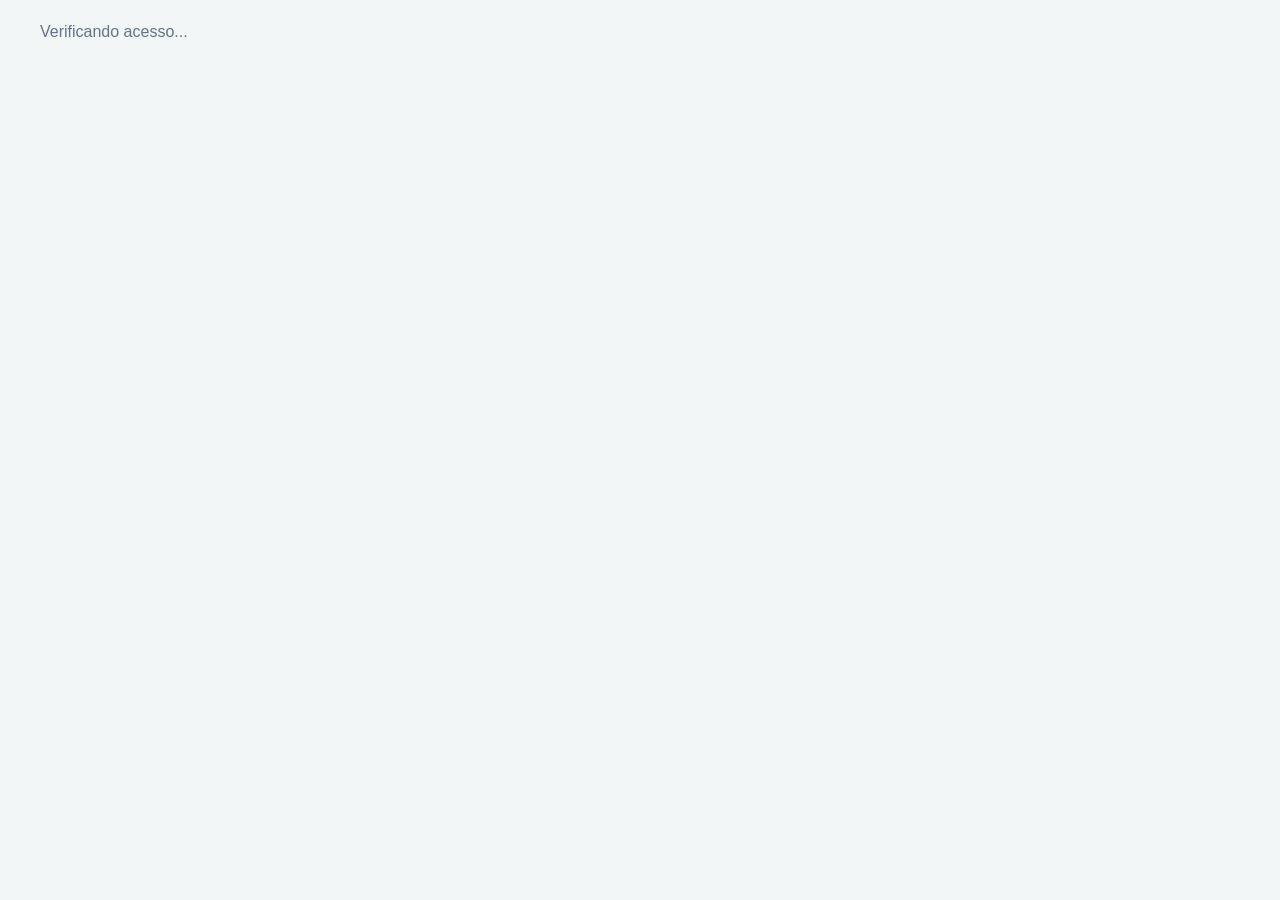
==== administrador.html @ 519bbf97 "Integra portal de temperatura e aprovação de usuários" ====
<!DOCTYPE html>
<html lang="pt-BR">
<head>
    <meta charset="UTF-8">
    <meta name="viewport" content="width=device-width, initial-scale=1">
    <title>Administração | Monitoramento Térmico</title>
    <link rel="icon" href="data:,">
    <link rel="stylesheet" href="./assets/css/global.css">
    <link rel="stylesheet" href="./assets/css/portal.css?v=admin-1">
    <script type="module" src="./assets/js/pages/administrador.js"></script>
</head>
<body>
    <header data-portal-header hidden></header>
    <p class="portal-acesso" data-portal-status role="status">Verificando acesso...</p>
    <main class="portal-pagina" data-portal-content hidden>
        <div class="portal-titulo">
            <div>
                <h1>Administração</h1>
                <p>Aprove as solicitações das pessoas autorizadas a usar o portal.</p>
            </div>
        </div>
        <section class="portal-painel" aria-labelledby="tituloPendencias">
            <div class="portal-painel-cabecalho">
                <h2 id="tituloPendencias">Cadastros pendentes</h2>
                <button class="portal-botao portal-botao-secundario" type="button" id="atualizarPendencias">Atualizar</button>
            </div>
            <p id="estadoPendencias" class="portal-estado" role="status">Carregando solicitações...</p>
            <ul id="listaPendencias" class="portal-pendencias"></ul>
            <button class="portal-botao portal-botao-secundario" type="button" id="maisPendencias" hidden>Carregar mais</button>
        </section>
    </main>
</body>
</html>
---- assets/css/global.css ----
/* =========================================================
   RESET
========================================================= */

* {
    box-sizing: border-box;
    margin: 0;
    padding: 0;
}


/* =========================================================
   VARIÁVEIS
========================================================= */

:root {

    --cor-primaria: #2563eb;
    --cor-primaria-hover: #1d4ed8;
    --cor-primaria-clara: #eff6ff;

    --cor-texto: #172033;
    --cor-texto-secundario: #64748b;

    --cor-fundo: #f5f7fb;
    --cor-card: #ffffff;

    --cor-borda: #e2e8f0;

    --cor-sucesso: #15803d;
    --cor-sucesso-fundo: #dcfce7;

    --cor-erro: #b91c1c;
    --cor-erro-fundo: #fee2e2;

    --cor-aviso: #a16207;
    --cor-aviso-fundo: #fef9c3;

    --sombra-card:
        0 10px 35px rgba(15, 23, 42, 0.06);

    --raio-pequeno: 8px;
    --raio-medio: 12px;
    --raio-grande: 18px;
}


/* =========================================================
   DOCUMENTO
========================================================= */

html {
    scroll-behavior: smooth;
}


body {

    min-height: 100vh;

    font-family:
        Inter,
        Arial,
        Helvetica,
        sans-serif;

    background: var(--cor-fundo);

    color: var(--cor-texto);

    line-height: 1.5;
}


/* =========================================================
   ELEMENTOS
========================================================= */

button,
input,
select {
    font: inherit;
}


button {
    cursor: pointer;
}


a {
    color: inherit;
    text-decoration: none;
}


/* =========================================================
   UTILITÁRIOS
========================================================= */

.oculto {
    display: none !important;
}
---- assets/css/portal.css ----
:root {
    --portal-escuro: #102937;
    --portal-destaque: #17647a;
    --portal-fundo: #f2f6f7;
    --cor-fundo: var(--portal-fundo);
    --cor-primaria: var(--portal-destaque);
    --cor-primaria-hover: #104e60;
    --cor-primaria-clara: #e6f2f5;
}

[hidden] { display: none !important; }

:focus-visible {
    outline: 3px solid #298298;
    outline-offset: 3px;
}

.portal-topo {
    background: var(--portal-escuro);
    color: #fff;
}

.portal-barra {
    width: min(1200px, calc(100% - 48px));
    margin: 0 auto;
    min-height: 76px;
    display: grid;
    grid-template-columns: 1fr auto 1fr;
    gap: 18px;
    align-items: center;
}

.portal-marca,
.portal-login-instituicao {
    display: flex;
    align-items: center;
    gap: 12px;
}

.portal-marca strong { display: block; font-size: 15px; }
.portal-marca small { display: block; color: #b8cbd2; font-size: 12px; }

.portal-simbolo {
    flex: 0 0 40px;
    width: 40px;
    height: 40px;
    display: grid;
    place-items: center;
    border: 1px solid #6a9ca9;
    border-radius: 12px;
    color: #e8f8fa;
    background: #25566a;
    font-weight: 800;
    font-size: 20px;
}

.portal-links,
.portal-acoes {
    display: flex;
    align-items: center;
    gap: 8px;
}

.portal-acoes { justify-self: end; }

.portal-links a,
.portal-tema,
.portal-sair {
    border: 0;
    border-radius: 9px;
    padding: 8px 12px;
    background: transparent;
    color: #d6e4e8;
    white-space: nowrap;
    font-size: 14px;
}

.portal-links a:hover,
.portal-links a[aria-current="page"],
.portal-tema:hover,
.portal-sair:hover { background: #284957; color: #fff; }

.portal-botao {
    display: inline-flex;
    justify-content: center;
    align-items: center;
    min-height: 42px;
    border: 1px solid transparent;
    border-radius: 10px;
    padding: 8px 15px;
    background: var(--portal-destaque);
    color: #fff;
    font-size: 14px;
    font-weight: 650;
    text-align: center;
}

.portal-botao:hover { background: #104e60; }
.portal-botao:disabled { opacity: .55; cursor: default; }
.portal-botao-secundario {
    color: var(--portal-destaque);
    border-color: #bed6dc;
    background: #f4fafb;
}

.portal-botao-secundario:hover { background: #e2f2f5; }

.portal-pagina,
.portal-acesso {
    width: min(1200px, calc(100% - 48px));
    margin: 0 auto;
}

.portal-pagina { padding: 40px 0 72px; }
.portal-acesso { padding: 20px 0; color: var(--cor-texto-secundario); }

.portal-titulo,
.portal-painel-cabecalho,
.portal-atalho {
    display: flex;
    flex-wrap: wrap;
    justify-content: space-between;
    align-items: center;
    gap: 16px;
}

.portal-titulo { margin-bottom: 25px; }
.portal-titulo h1 { font-size: clamp(30px, 5vw, 43px); letter-spacing: -.04em; line-height: 1.15; }
.portal-titulo p, .portal-painel p { color: var(--cor-texto-secundario); margin-top: 6px; }
.portal-relogio { font-variant-numeric: tabular-nums; color: var(--portal-escuro); }
.portal-relogio small { display: block; color: var(--cor-texto-secundario); }
.portal-relogio time { font-size: 22px; font-weight: 700; }

.portal-painel,
.portal-caixas li {
    background: #fff;
    border: 1px solid #dce6e9;
    border-radius: 18px;
    box-shadow: 0 12px 30px #10293709;
}

.portal-painel { padding: clamp(16px, 3vw, 28px); margin-bottom: 18px; }
.portal-painel h2 { font-size: 20px; }
.portal-painel-acoes { display: flex; flex-wrap: wrap; gap: 8px; }
.portal-filtros { display: grid; gap: 15px; margin: 24px 0 20px; }

.portal-segmentos {
    width: fit-content;
    display: flex;
    gap: 4px;
    padding: 4px;
    border-radius: 10px;
    background: #eaf2f4;
}

.portal-segmentos button {
    border: 0;
    border-radius: 7px;
    padding: 6px 12px;
    color: var(--portal-escuro);
    background: transparent;
    font-size: 14px;
}

.portal-segmentos button[aria-pressed="true"] {
    color: var(--portal-destaque);
    background: white;
    box-shadow: 0 1px 5px #1029371c;
    font-weight: 700;
}

.portal-periodo { display: flex; flex-wrap: wrap; align-items: end; gap: 12px; }
.portal-periodo label, .portal-lista-controles label { display: grid; gap: 5px; font-size: 13px; font-weight: 650; }

.portal-periodo input,
.portal-lista-controles input,
.portal-login input {
    min-height: 42px;
    border: 1px solid #aebfc7;
    border-radius: 9px;
    color: var(--cor-texto);
    background: #fff;
    padding: 7px 10px;
}

.portal-periodo-exibido { font-size: 14px; }

.portal-metricas {
    display: grid;
    grid-template-columns: repeat(4, minmax(0, 1fr));
    gap: 12px;
    margin: 14px 0 18px;
}

.portal-metricas > div {
    min-height: 94px;
    padding: 12px;
    border-radius: 12px;
    border: 1px solid #dce8eb;
    background: #f5f9fa;
}

.portal-metricas dt, .portal-metricas small { color: var(--cor-texto-secundario); font-size: 13px; }
.portal-metricas dd { font-size: clamp(21px, 3vw, 32px); font-weight: 750; letter-spacing: -.04em; }
.portal-metricas > div:first-child { background: #e9f4f5; }
.portal-metricas > div:nth-child(3) dd { color: #9c4036; }
.portal-grafico { width: 100%; height: clamp(310px, 44vw, 470px); }
.portal-estado { color: var(--cor-texto-secundario); font-size: 14px; }
.portal-estado:empty, .portal-mensagem:empty { display: none; }

.portal-lista-controles { margin-bottom: 18px; max-width: 360px; }
.portal-caixas { display: grid; grid-template-columns: repeat(auto-fit, minmax(min(100%, 270px), 1fr)); gap: 16px; list-style: none; }
.portal-caixas li { display: flex; flex-direction: column; align-items: start; padding: 20px; min-width: 0; }
.portal-codigo { color: var(--portal-destaque); font-size: 13px; font-weight: 750; }
.portal-caixas h2 { margin-top: 4px; font-size: 21px; }
.portal-caixas h2, .portal-caixas dd { overflow-wrap: anywhere; }
.portal-caixas dl { width: 100%; margin: 15px 0; }
.portal-caixas dl > div { border-top: 1px solid #e0e9ed; padding: 8px 0; }
.portal-caixas dt { color: var(--cor-texto-secundario); font-size: 12px; }
.portal-caixas dd { font-size: 14px; font-weight: 650; }
.portal-caixas .portal-botao { margin-top: auto; }

.portal-pendencias { list-style: none; margin: 14px 0; }
.portal-pendencias li {
    display: flex;
    justify-content: space-between;
    align-items: center;
    gap: 14px;
    padding: 14px 0;
    border-bottom: 1px solid var(--cor-borda);
    overflow-wrap: anywhere;
}
.portal-pendencias li:first-child { border-top: 1px solid var(--cor-borda); }
.portal-pendencias li p { margin-top: 3px; font-size: 14px; }

.portal-login { display: grid; align-items: center; }

.portal-login-layout {
    width: min(960px, calc(100% - 40px));
    margin: 28px auto;
    display: grid;
    grid-template-columns: 1.1fr 1fr;
    border-radius: 22px;
    overflow: hidden;
    background: #fff;
    border: 1px solid #dce6e9;
    box-shadow: 0 20px 65px #10293713;
}

.portal-login-marca {
    display: flex;
    flex-direction: column;
    justify-content: center;
    min-height: 440px;
    padding: clamp(24px, 6vw, 62px);
    background: radial-gradient(ellipse at 100% 100%, #155463, transparent 65%), var(--portal-escuro);
    color: #fff;
}

.portal-login-instituicao { margin-bottom: 26px; font-weight: 700; color: #d4edf2; }
.portal-login-marca h1 { font-size: clamp(34px, 5vw, 58px); letter-spacing: -.055em; line-height: 1.05; }
.portal-login-marca p { color: #cedfe4; margin-top: 18px; max-width: 32ch; }
.portal-login-formulario { padding: clamp(24px, 6vw, 55px); align-self: center; }
.portal-login-formulario h2 { font-size: 26px; letter-spacing: -.025em; }
.portal-login-formulario > p { color: var(--cor-texto-secundario); margin: 3px 0 18px; }
.portal-login form { display: grid; }
.portal-login label { margin: 10px 0 5px; font-size: 14px; font-weight: 650; }
.portal-login button { margin-top: 20px; }
.portal-mensagem { color: #a92828; font-size: 14px; margin-top: 10px; }
.portal-login-formulario .portal-aviso {
    background: #e6f2f5;
    border-radius: 9px;
    padding: 10px 12px;
    color: #104e60;
}
.portal-login form small { color: var(--cor-texto-secundario); margin-top: 4px; }
.portal-link-acesso {
    display: inline-block;
    margin-top: 18px;
    color: var(--portal-destaque);
    text-decoration: underline;
    font-weight: 650;
    font-size: 14px;
}

@media screen {
    .portal-tema-escuro {
        color-scheme: dark;
        --cor-fundo: #13232c;
        --cor-texto: #edf5f6;
        --cor-texto-secundario: #adc3cb;
        --cor-card: #1b303a;
        --cor-borda: #39515b;
        --cor-primaria: #8dd2e3;
        --cor-primaria-hover: #195e72;
        --cor-primaria-clara: #224454;
        --cor-sucesso: #8de0ac;
        --cor-sucesso-fundo: #1c473b;
        --cor-erro: #ffb4ae;
        --cor-erro-fundo: #512f35;
        --cor-aviso: #f8d389;
        --cor-aviso-fundo: #473919;
        --portal-destaque: #27768d;
    }

    .portal-tema-escuro .portal-painel,
    .portal-tema-escuro .portal-caixas li,
    .portal-tema-escuro .portal-metricas > div,
    .portal-tema-escuro .portal-periodo input,
    .portal-tema-escuro .portal-lista-controles input {
        background: var(--cor-card);
        border-color: var(--cor-borda);
    }

    .portal-tema-escuro .portal-caixas dl > div { border-color: var(--cor-borda); }
    .portal-tema-escuro .portal-codigo { color: var(--cor-primaria); }

    .portal-tema-escuro :is(.info-card, .dados-linha div, .metrica-card, .metricas-secundarias div,
        .grafico-sem-dados, .leituras-tabela th, .comparativo-periodo, .comparativo-card,
        .monitoramento-placeholder, .aviso, .formulario-acoes, .status-sem-dados) {
        background: #203641;
    }

    .portal-tema-escuro .metrica-destaque { background: var(--cor-primaria-clara); }

    .portal-tema-escuro :is(.filtro-campo select, .filtro-campo input, .campo select, .campo input) {
        background: #13252f;
        border-color: var(--cor-borda);
        color: var(--cor-texto);
    }

    .portal-tema-escuro :is(.botao-filtro, .botao-principal) { background: var(--portal-destaque); }
    .portal-tema-escuro :is(.botao-filtro, .botao-principal):hover { background: var(--cor-primaria-hover); }
    .portal-tema-escuro .botao-secundario { background: #253f4b; color: #d8f0f5; }
    .portal-tema-escuro .botao-secundario:hover { background: #315363; }

    .portal-tema-escuro .sensor-status {
        background: var(--cor-sucesso-fundo);
        border-color: #397557;
    }

    .portal-tema-escuro :is(.sensor-status small, .status-seguro) { color: var(--cor-sucesso); }
    .portal-tema-escuro .status-seguro { background: var(--cor-sucesso-fundo); }
    .portal-tema-escuro .status-alerta { background: var(--cor-erro-fundo); color: var(--cor-erro); }
    .portal-tema-escuro :is(.filtro-mensagem, .obrigatorio) { color: var(--cor-erro); }
    .portal-tema-escuro .status-sem-dados { color: var(--cor-texto-secundario); }

    .portal-tema-escuro .portal-metricas > div:first-child { background: #224454; }
    .portal-tema-escuro .portal-metricas > div:nth-child(3) dd { color: #ffac9d; }
    .portal-tema-escuro .portal-relogio { color: var(--cor-texto); }

    .portal-tema-escuro .portal-segmentos { background: #13252f; }
    .portal-tema-escuro .portal-segmentos button { color: #d3e3e8; }
    .portal-tema-escuro .portal-segmentos button[aria-pressed="true"] { background: #315363; color: #fff; }

    .portal-tema-escuro .portal-botao-secundario {
        background: #253f4b;
        border-color: #4c6e7b;
        color: #d8f0f5;
    }

    .portal-tema-escuro .portal-botao-secundario:hover,
    .portal-tema-escuro .portal-botao-secundario[aria-pressed="true"] { background: #315363; }
}

@media (max-width: 740px) {
    .portal-barra { grid-template-columns: 1fr auto; gap: 8px 12px; padding: 12px 0; }
    .portal-links { grid-row: 2; grid-column: 1 / -1; }
    .portal-acoes { grid-row: 1; grid-column: 2; }
    .portal-login-layout { grid-template-columns: 1fr; max-width: 520px; }
    .portal-login-marca { min-height: auto; }
    .portal-login-instituicao { margin-bottom: 14px; }
}

@media (max-width: 480px) {
    .portal-barra, .portal-pagina, .portal-acesso { width: calc(100% - 28px); }
    .portal-marca { grid-column: 1 / -1; }
    .portal-links { grid-row: 2; grid-column: 1; gap: 2px; }
    .portal-acoes { grid-row: 2; grid-column: 2; gap: 2px; }
    .portal-barra:has([data-secao="admin"]) .portal-marca { grid-column: 1; }
    .portal-barra:has([data-secao="admin"]) .portal-links { grid-column: 1 / -1; }
    .portal-barra:has([data-secao="admin"]) .portal-acoes { grid-row: 1; }
    .portal-links a, .portal-tema, .portal-sair { padding-inline: 7px; font-size: 13px; }
    .portal-pagina { padding-top: 25px; }
    .portal-metricas { grid-template-columns: repeat(2, minmax(0, 1fr)); }
}

@media print {
    .portal-topo, .portal-filtros, .portal-painel-acoes, .portal-atalho, .portal-relogio { display: none; }
    .portal-pagina { width: 100%; padding: 0; }
    .portal-painel { box-shadow: none; }
}
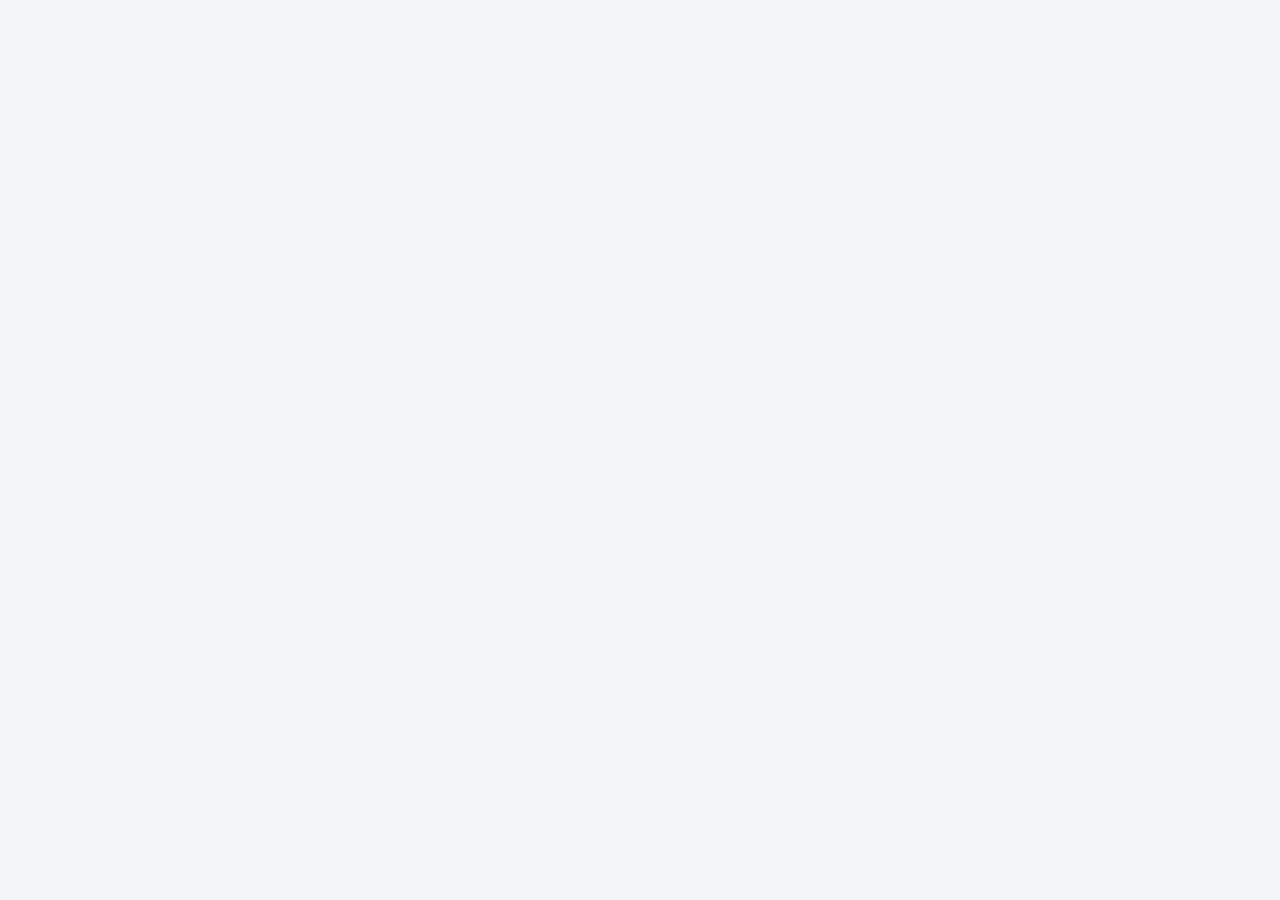
==== commit 77c7881b: "Reaproveita a sessão ao navegar no portal" ====
--- a/administrador.html
+++ b/administrador.html
@@ -7,11 +7,11 @@
     <link rel="icon" href="data:,">
     <link rel="stylesheet" href="./assets/css/global.css">
     <link rel="stylesheet" href="./assets/css/portal.css?v=admin-1">
-    <script type="module" src="./assets/js/pages/administrador.js"></script>
+    <script type="module" src="./assets/js/pages/administrador.js?v=sessao-1"></script>
 </head>
 <body>
     <header data-portal-header hidden></header>
-    <p class="portal-acesso" data-portal-status role="status">Verificando acesso...</p>
+    <p class="portal-acesso" data-portal-status role="status" hidden></p>
     <main class="portal-pagina" data-portal-content hidden>
         <div class="portal-titulo">
             <div>
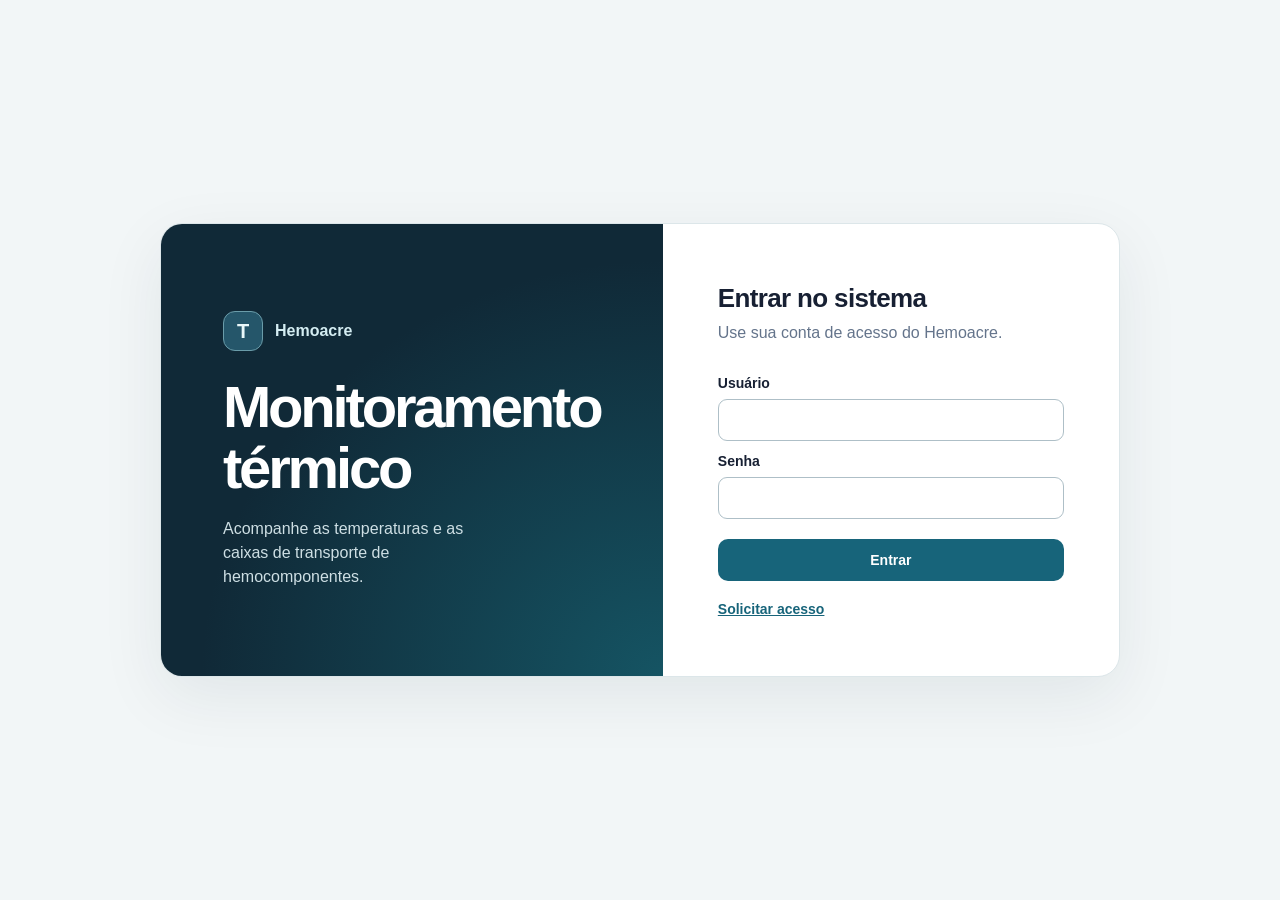
==== commit 0356d94d: "Acelera a abertura das telas e carrega gráficos sob demanda" ====
--- a/administrador.html
+++ b/administrador.html
@@ -7,7 +7,7 @@
     <link rel="icon" href="data:,">
     <link rel="stylesheet" href="./assets/css/global.css">
     <link rel="stylesheet" href="./assets/css/portal.css?v=admin-1">
-    <script type="module" src="./assets/js/pages/administrador.js?v=sessao-1"></script>
+    <script type="module" src="./assets/js/pages/administrador.js?v=desempenho-1"></script>
 </head>
 <body>
     <header data-portal-header hidden></header>
